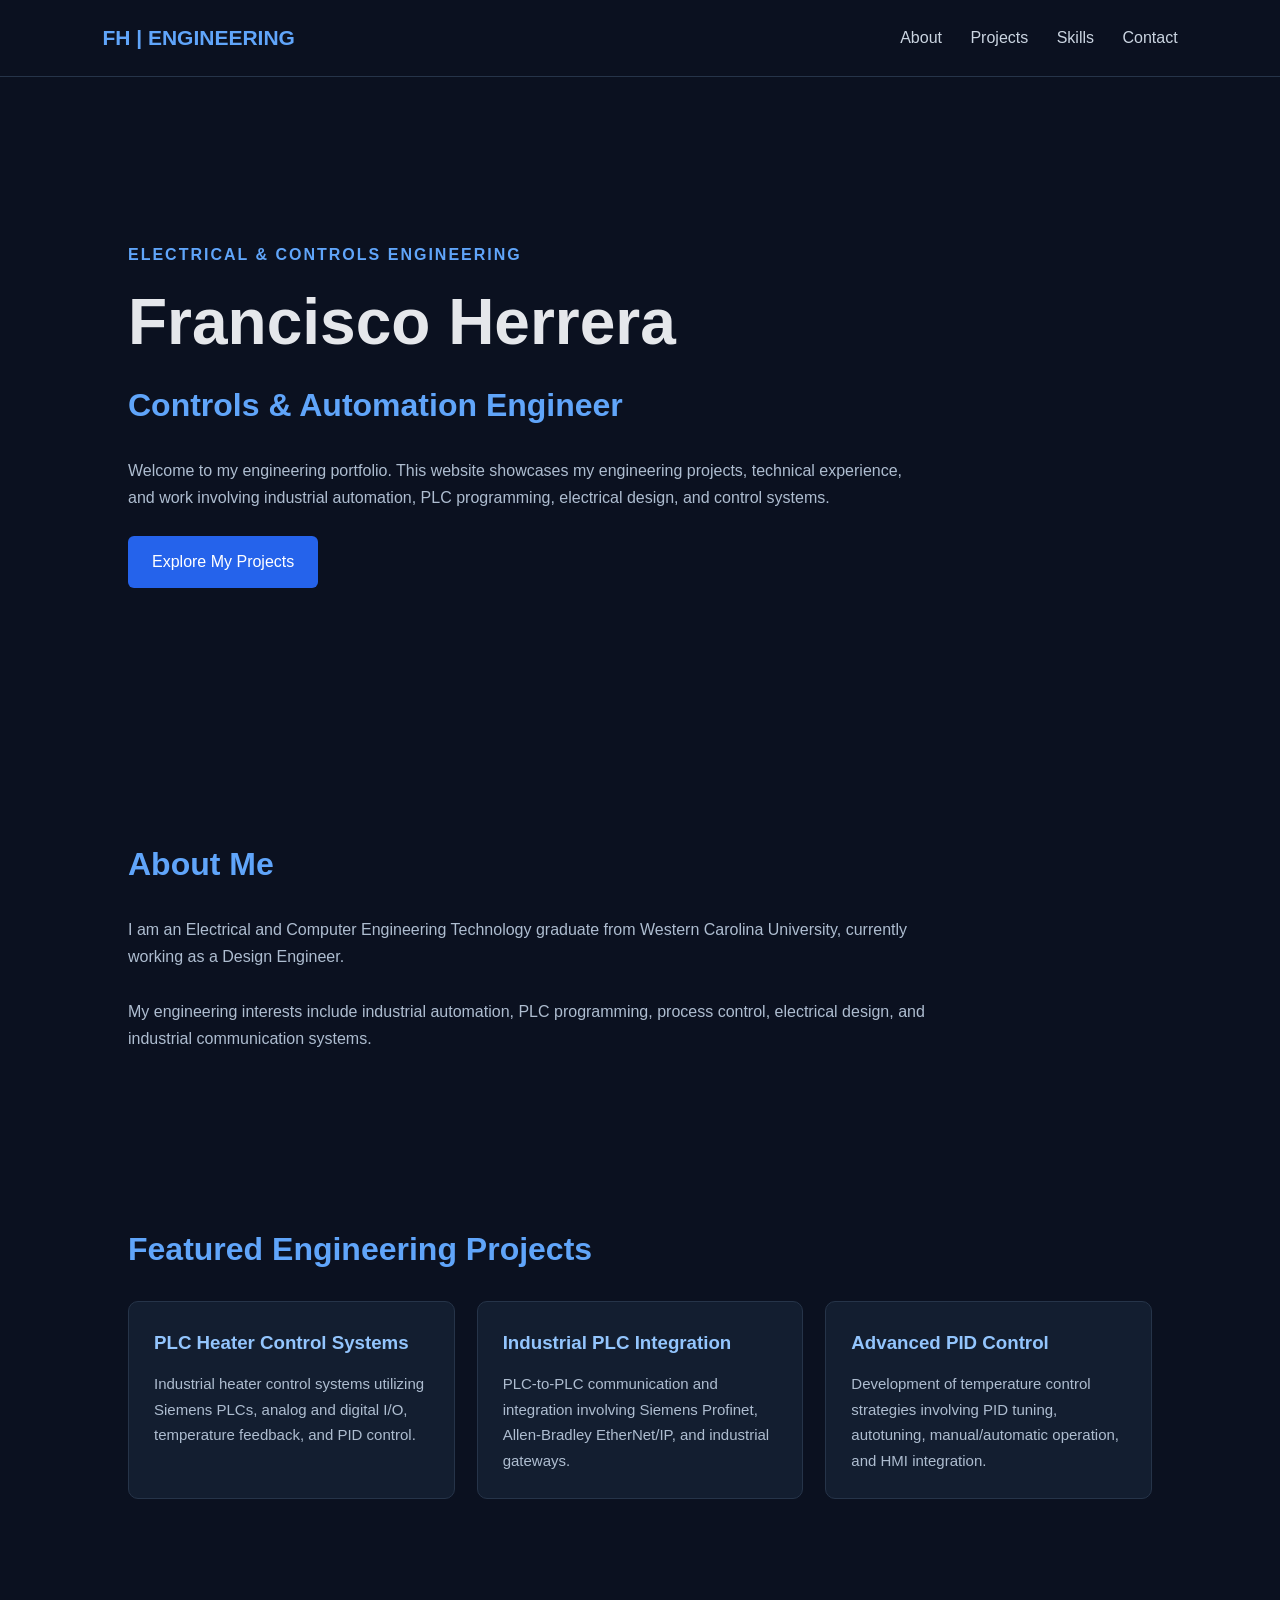
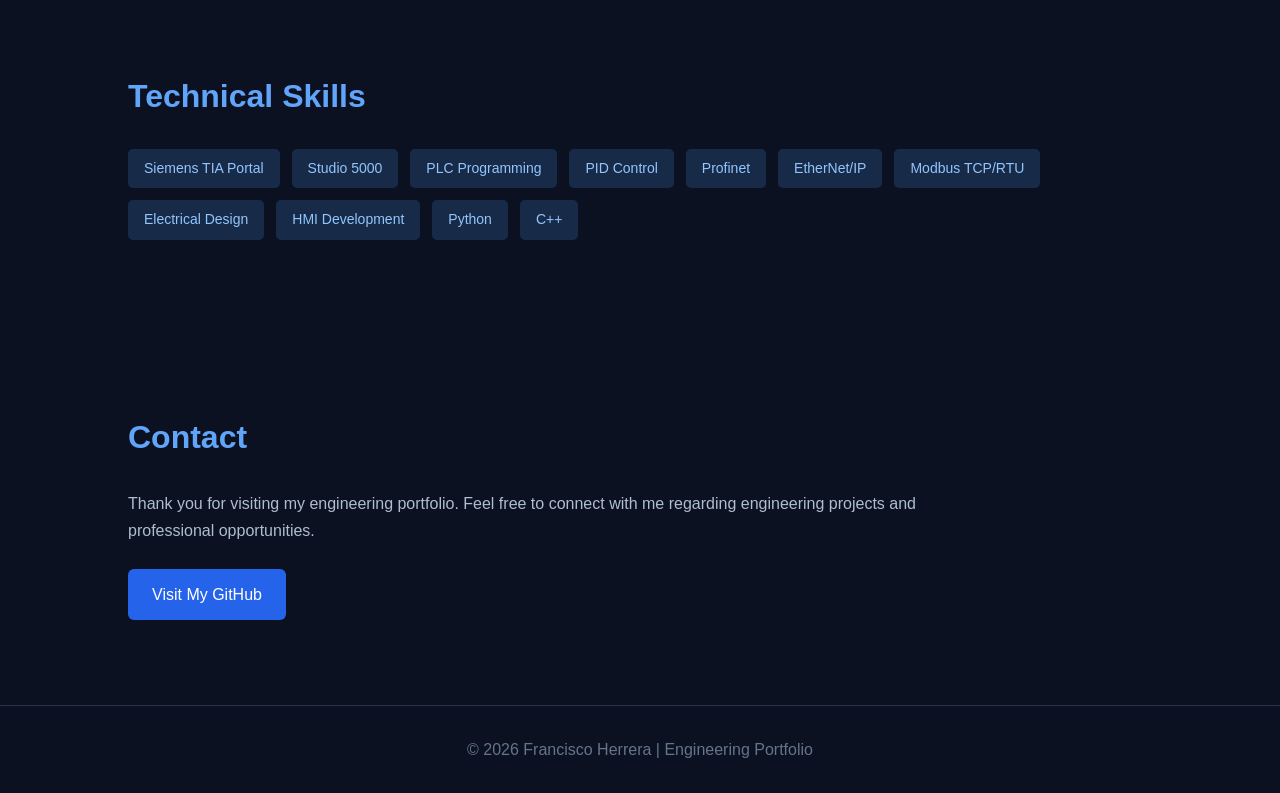
==== index.html @ 776b0690 "created webdiste created website" ====
<!DOCTYPE html>
<html lang="en">
<head>
<meta charset="UTF-8">
<meta name="viewport" content="width=device-width, initial-scale=1.0">
<title>Francisco Herrera | Engineering Portfolio</title>

<style>
* {
    margin: 0;
    padding: 0;
    box-sizing: border-box;
    scroll-behavior: smooth;
}

body {
    font-family: Arial, sans-serif;
    background: #0b1120;
    color: #e5e7eb;
    line-height: 1.7;
}

header {
    padding: 20px 8%;
    display: flex;
    justify-content: space-between;
    align-items: center;
    border-bottom: 1px solid #263449;
    position: sticky;
    top: 0;
    background: #0b1120;
    z-index: 10;
}

.logo {
    font-size: 21px;
    font-weight: bold;
    color: #60a5fa;
}

nav a {
    color: #cbd5e1;
    text-decoration: none;
    margin-left: 24px;
}

nav a:hover {
    color: #60a5fa;
}

section {
    padding: 85px 10%;
    scroll-margin-top: 75px;
}

.hero {
    min-height: 75vh;
    display: flex;
    flex-direction: column;
    justify-content: center;
}

.tag {
    color: #60a5fa;
    font-weight: bold;
    letter-spacing: 2px;
    text-transform: uppercase;
}

h1 {
    font-size: clamp(38px, 6vw, 64px);
    line-height: 1.15;
    margin: 18px 0;
}

h2 {
    font-size: 32px;
    margin-bottom: 25px;
    color: #60a5fa;
}

h3 {
    color: #93c5fd;
    margin-bottom: 12px;
}

p {
    color: #aebdd0;
    max-width: 800px;
}

.button {
    display: inline-block;
    margin-top: 25px;
    padding: 12px 24px;
    background: #2563eb;
    color: white;
    border-radius: 6px;
    text-decoration: none;
    width: fit-content;
}

.button:hover {
    background: #3b82f6;
}

.grid {
    display: grid;
    grid-template-columns: repeat(auto-fit, minmax(250px, 1fr));
    gap: 22px;
}

.card {
    background: #131e30;
    padding: 25px;
    border: 1px solid #263449;
    border-radius: 10px;
}

.card p {
    font-size: 15px;
}

.skills {
    display: flex;
    flex-wrap: wrap;
    gap: 12px;
}

.skill {
    background: #172b48;
    color: #93c5fd;
    padding: 8px 16px;
    border-radius: 5px;
    font-size: 14px;
}

footer {
    text-align: center;
    padding: 30px;
    border-top: 1px solid #263449;
    color: #64748b;
}

@media(max-width: 650px) {
    header {
        flex-direction: column;
        gap: 12px;
    }

    nav a {
        margin: 0 7px;
        font-size: 13px;
    }

    section {
        padding: 65px 7%;
    }
}
</style>
</head>

<body>

<header>
    <div class="logo">FH | ENGINEERING</div>
    <nav>
        <a href="#about">About</a>
        <a href="#projects">Projects</a>
        <a href="#skills">Skills</a>
        <a href="#contact">Contact</a>
    </nav>
</header>

<section class="hero">
    <span class="tag">Electrical & Controls Engineering</span>

    <h1>Francisco Herrera</h1>

    <h2>Controls & Automation Engineer</h2>

    <p>
        Welcome to my engineering portfolio. This website showcases
        my engineering projects, technical experience, and work
        involving industrial automation, PLC programming,
        electrical design, and control systems.
    </p>

    <a href="#projects" class="button">Explore My Projects</a>
</section>

<section id="about">
    <h2>About Me</h2>

    <p>
        I am an Electrical and Computer Engineering Technology
        graduate from Western Carolina University, currently
        working as a Design Engineer.
    </p>
    <br>
    <p>
        My engineering interests include industrial automation,
        PLC programming, process control, electrical design,
        and industrial communication systems.
    </p>
</section>

<section id="projects">
    <h2>Featured Engineering Projects</h2>

    <div class="grid">

        <div class="card">
            <h3>PLC Heater Control Systems</h3>
            <p>
                Industrial heater control systems utilizing
                Siemens PLCs, analog and digital I/O,
                temperature feedback, and PID control.
            </p>
        </div>

        <div class="card">
            <h3>Industrial PLC Integration</h3>
            <p>
                PLC-to-PLC communication and integration
                involving Siemens Profinet, Allen-Bradley
                EtherNet/IP, and industrial gateways.
            </p>
        </div>

        <div class="card">
            <h3>Advanced PID Control</h3>
            <p>
                Development of temperature control strategies
                involving PID tuning, autotuning,
                manual/automatic operation, and HMI integration.
            </p>
        </div>

    </div>
</section>

<section id="skills">
    <h2>Technical Skills</h2>

    <div class="skills">
        <span class="skill">Siemens TIA Portal</span>
        <span class="skill">Studio 5000</span>
        <span class="skill">PLC Programming</span>
        <span class="skill">PID Control</span>
        <span class="skill">Profinet</span>
        <span class="skill">EtherNet/IP</span>
        <span class="skill">Modbus TCP/RTU</span>
        <span class="skill">Electrical Design</span>
        <span class="skill">HMI Development</span>
        <span class="skill">Python</span>
        <span class="skill">C++</span>
    </div>
</section>

<section id="contact">
    <h2>Contact</h2>

    <p>
        Thank you for visiting my engineering portfolio.
        Feel free to connect with me regarding engineering
        projects and professional opportunities.
    </p>

    <a href="https://github.com/franciscoherrera1"
       class="button" target="_blank">
       Visit My GitHub
    </a>
</section>

<footer>
    © 2026 Francisco Herrera | Engineering Portfolio
</footer>

</body>
</html>
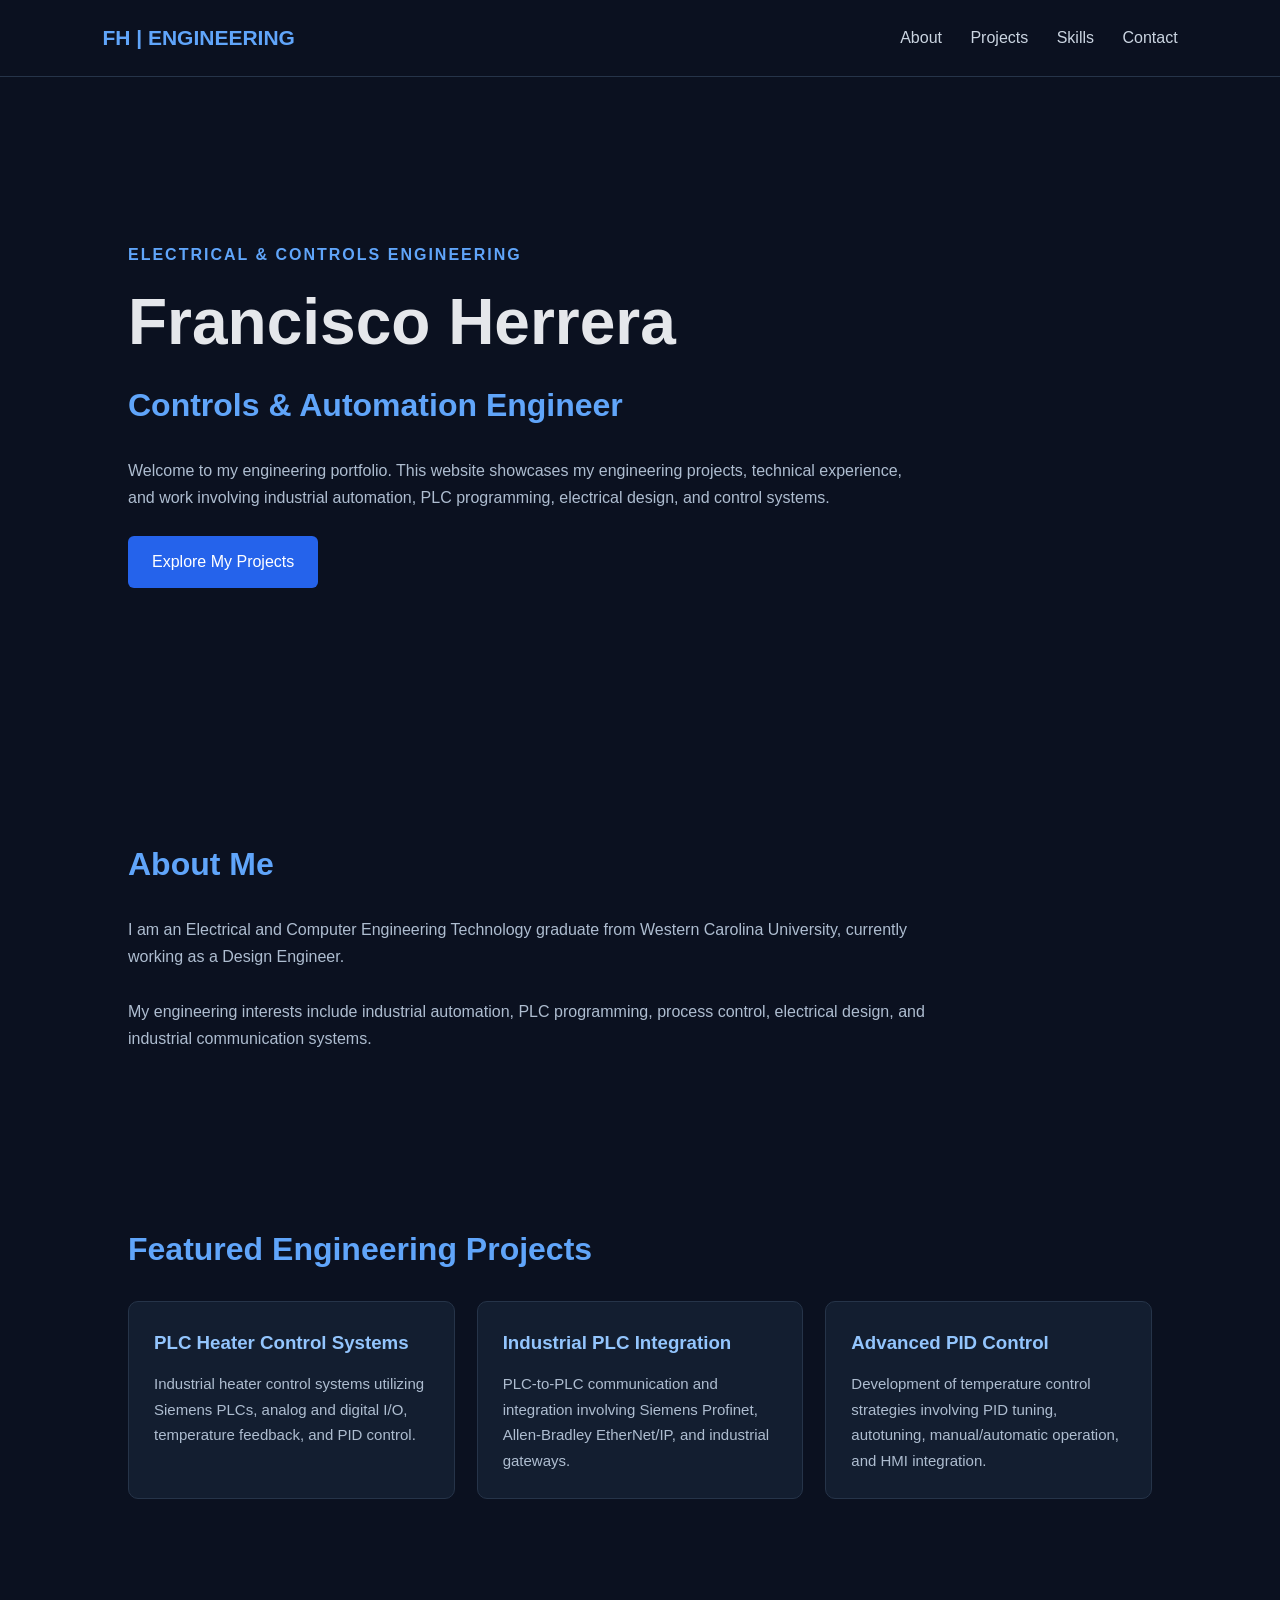
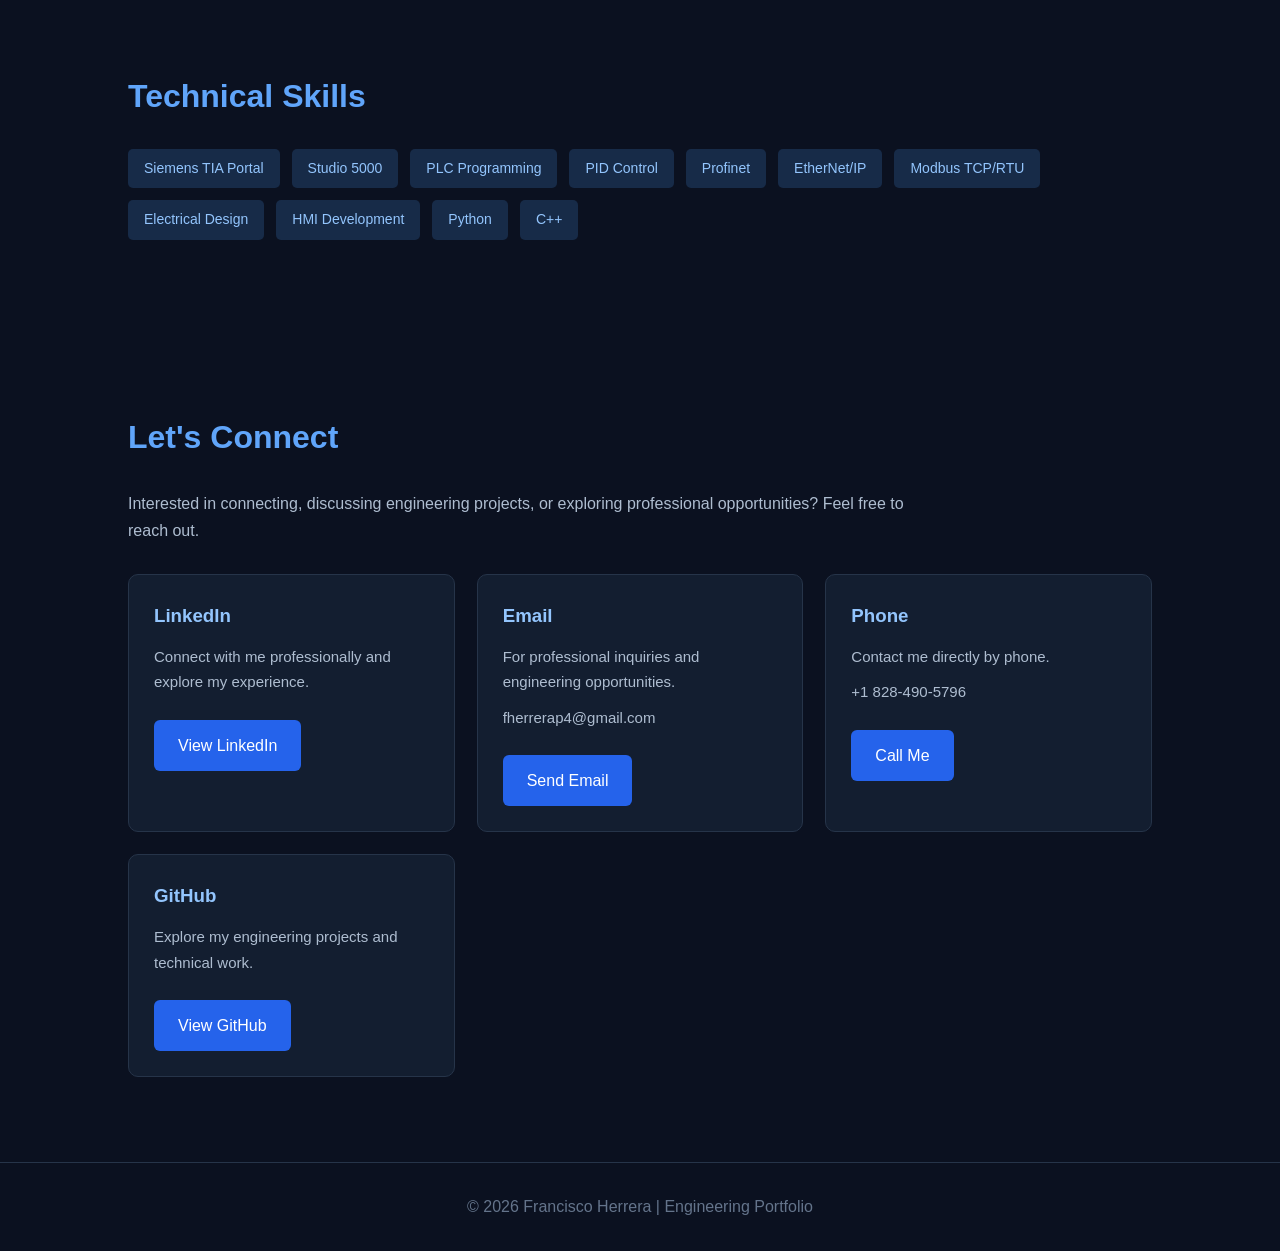
==== commit 33f88885: "updated contact info" ====
--- a/index.html
+++ b/index.html
@@ -259,20 +259,77 @@
     </div>
 </section>
 
+
 <section id="contact">
-    <h2>Contact</h2>
+    <h2>Let's Connect</h2>
 
     <p>
-        Thank you for visiting my engineering portfolio.
-        Feel free to connect with me regarding engineering
-        projects and professional opportunities.
+        Interested in connecting, discussing engineering projects,
+        or exploring professional opportunities?
+        Feel free to reach out.
     </p>
 
-    <a href="https://github.com/franciscoherrera1"
-       class="button" target="_blank">
-       Visit My GitHub
-    </a>
-</section>
+    <div class="grid" style="margin-top:30px;">
+
+        <!-- LinkedIn -->
+        <div class="card">
+            <h3>LinkedIn</h3>
+            <p>Connect with me professionally and explore my experience.</p>
+
+            <a class="button"
+               href="https://www.linkedin.com/in/fherrerapalomo10"
+               target="_blank"
+               rel="noopener noreferrer">
+                View LinkedIn
+            </a>
+        </div>
+
+        <!-- Email -->
+        <div class="card">
+            <h3>Email</h3>
+            <p>For professional inquiries and engineering opportunities.</p>
+
+            <p style="margin-top:10px;">
+                fherrerap4@gmail.com
+            </p>
+
+            <a class="button"
+               href="mailto:fherrerap4@gmail.com">
+                Send Email
+            </a>
+        </div>
+
+        <!-- Phone -->
+        <div class="card">
+            <h3>Phone</h3>
+            <p>Contact me directly by phone.</p>
+
+            <p style="margin-top:10px;">
+                +1 828-490-5796
+            </p>
+
+            <a class="button"
+               href="tel:+18284905796">
+                Call Me
+            </a>
+        </div>
+
+        <!-- GitHub -->
+        <div class="card">
+            <h3>GitHub</h3>
+            <p>Explore my engineering projects and technical work.</p>
+
+            <a class="button"
+               href="https://github.com/franciscoherrera1"
+               target="_blank"
+               rel="noopener noreferrer">
+                View GitHub
+            </a>
+        </div>
+
+    </div>
+</section>
+
 
 <footer>
     © 2026 Francisco Herrera | Engineering Portfolio
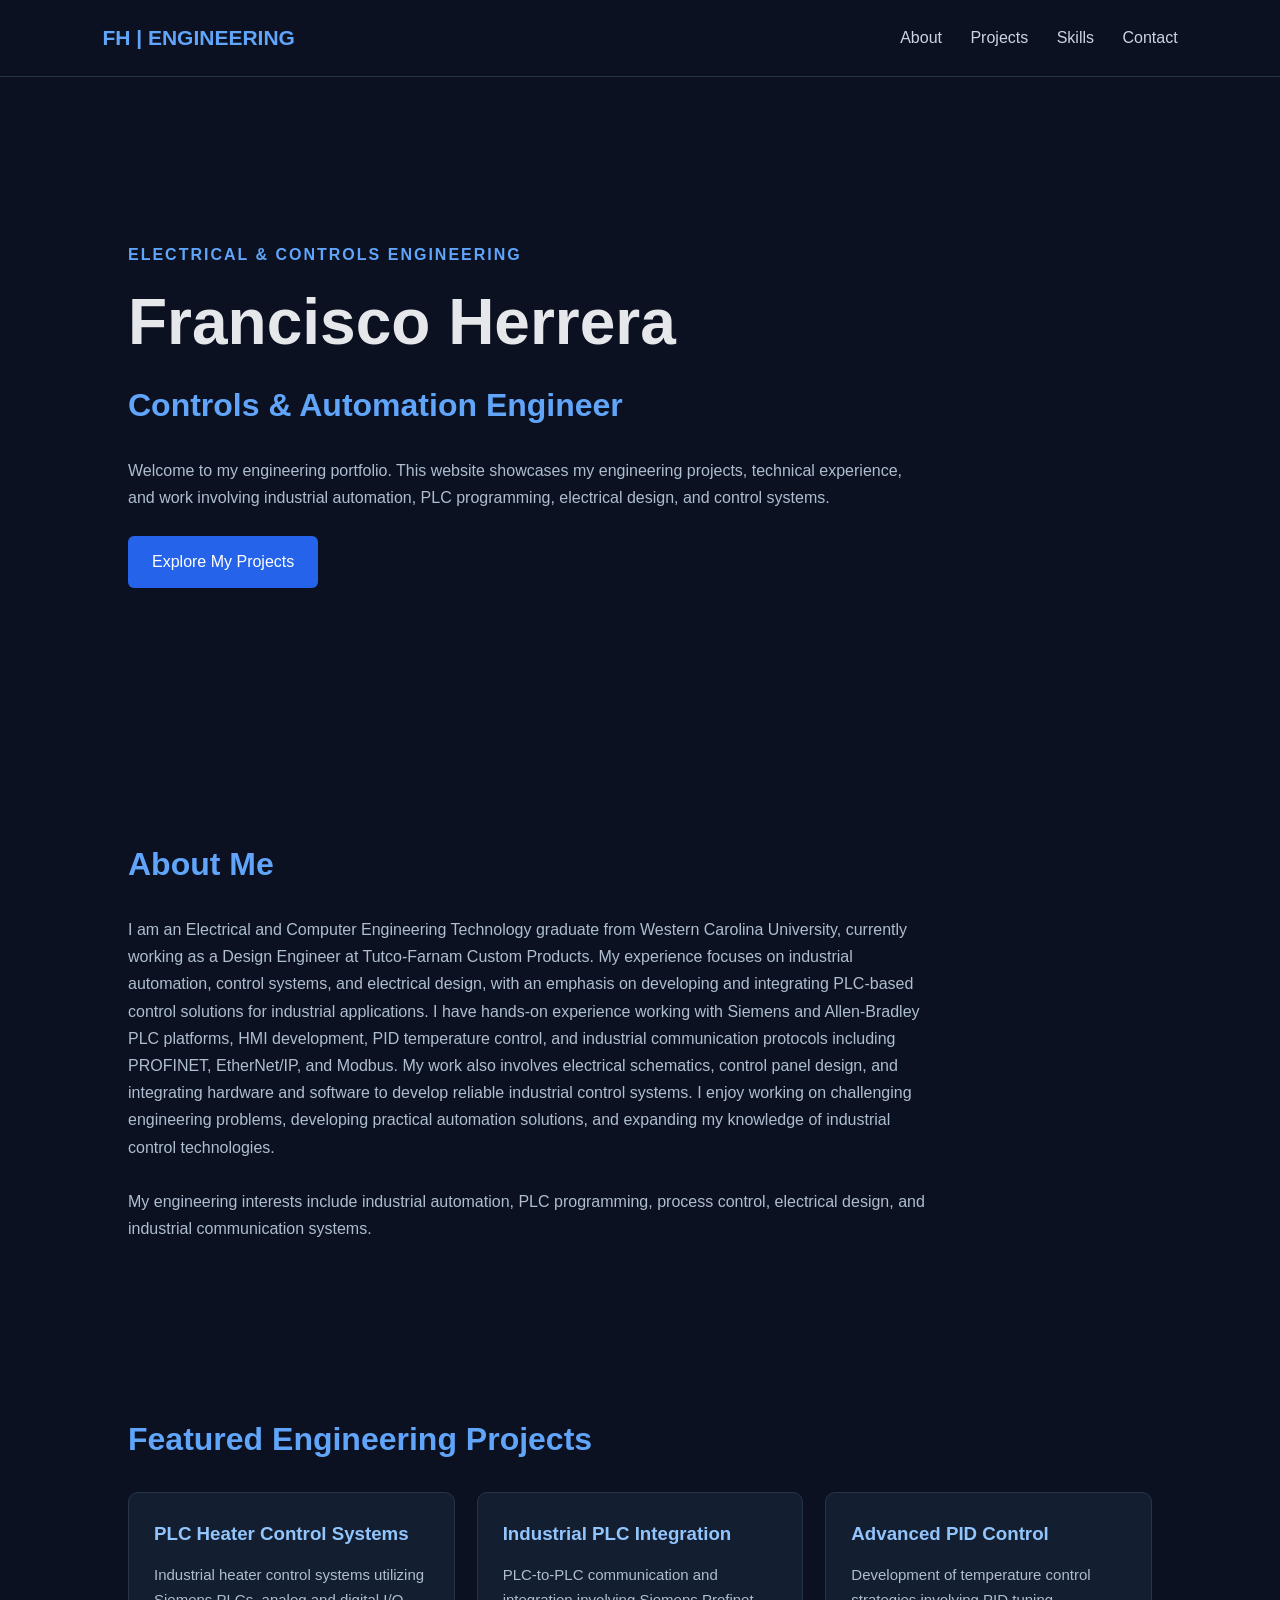
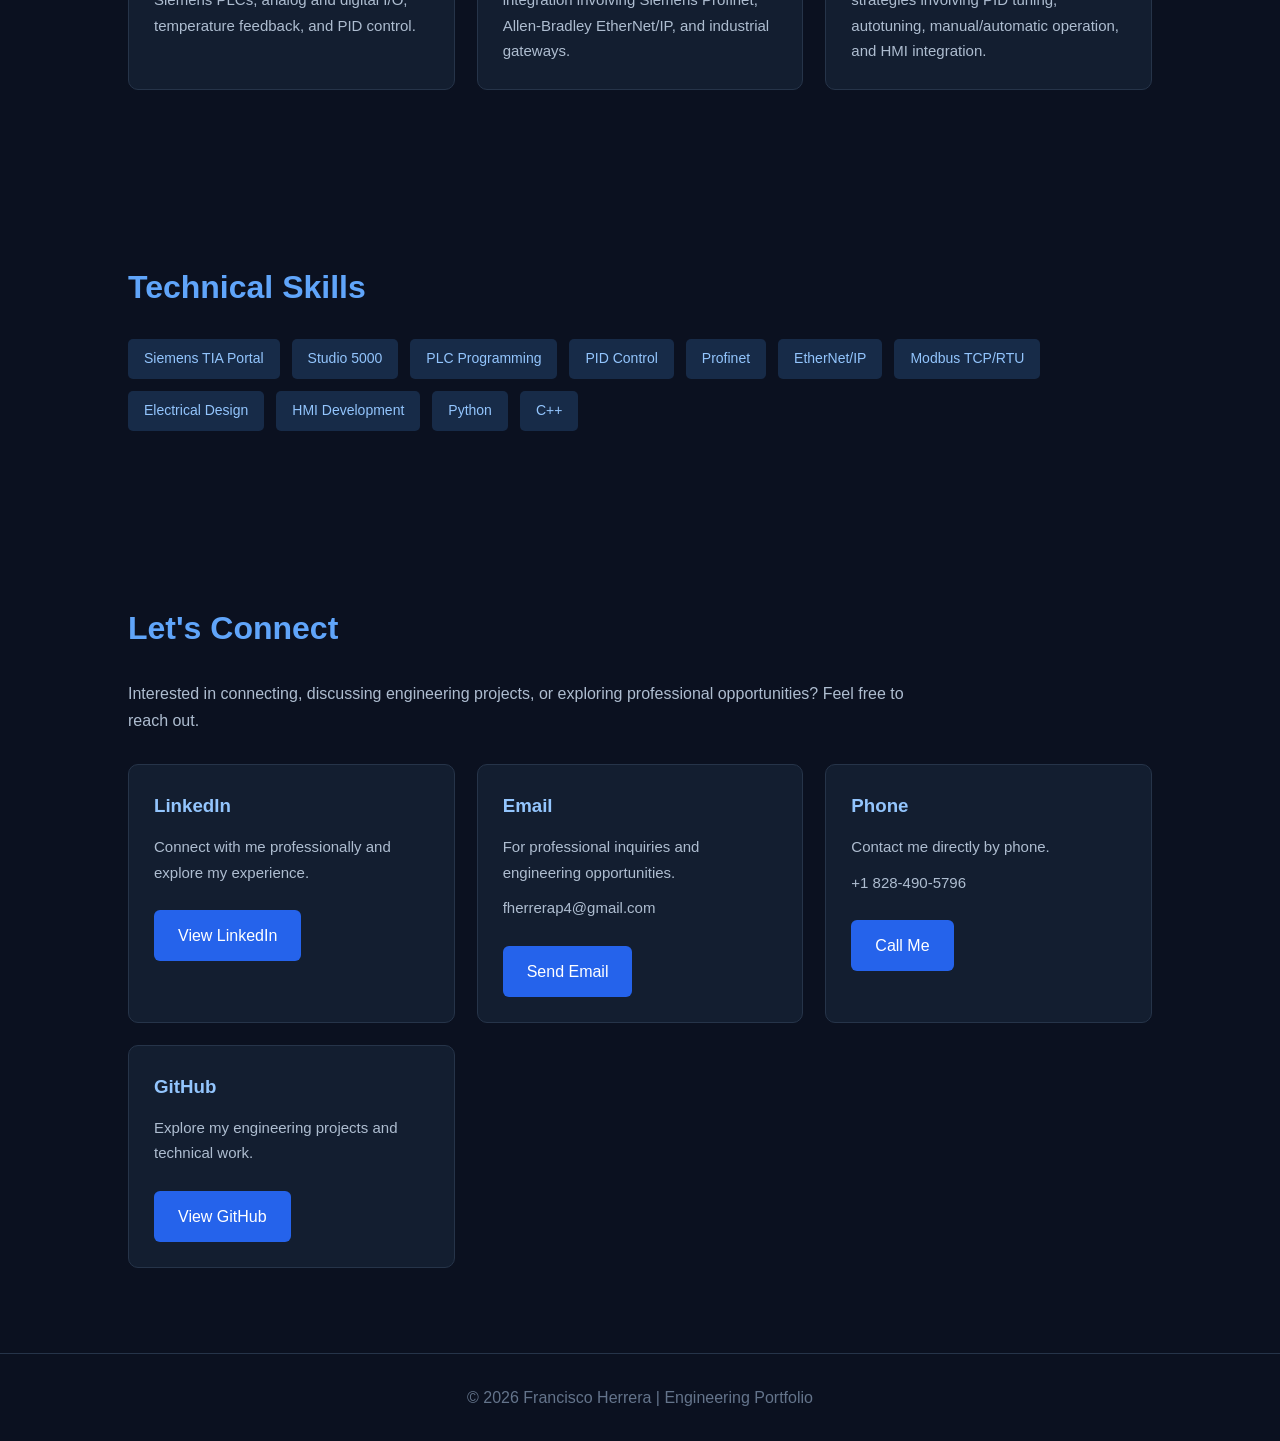
==== commit bbdb3e88: "updated about me" ====
--- a/index.html
+++ b/index.html
@@ -194,9 +194,11 @@
     <h2>About Me</h2>
 
     <p>
-        I am an Electrical and Computer Engineering Technology
-        graduate from Western Carolina University, currently
-        working as a Design Engineer.
+        I am an Electrical and Computer Engineering Technology graduate from Western Carolina University, currently working as a Design Engineer at Tutco-Farnam Custom Products.
+        My experience focuses on industrial automation, control systems, and electrical design, with an emphasis on developing and integrating PLC-based control solutions for industrial applications.
+        I have hands-on experience working with Siemens and Allen-Bradley PLC platforms, HMI development, PID temperature control, and industrial communication protocols including PROFINET, EtherNet/IP, and Modbus. My work also involves electrical schematics, control panel design, and integrating hardware and software to develop reliable industrial control systems.
+        I enjoy working on challenging engineering problems, developing practical automation solutions, and expanding my knowledge of industrial control technologies.
+    
     </p>
     <br>
     <p>
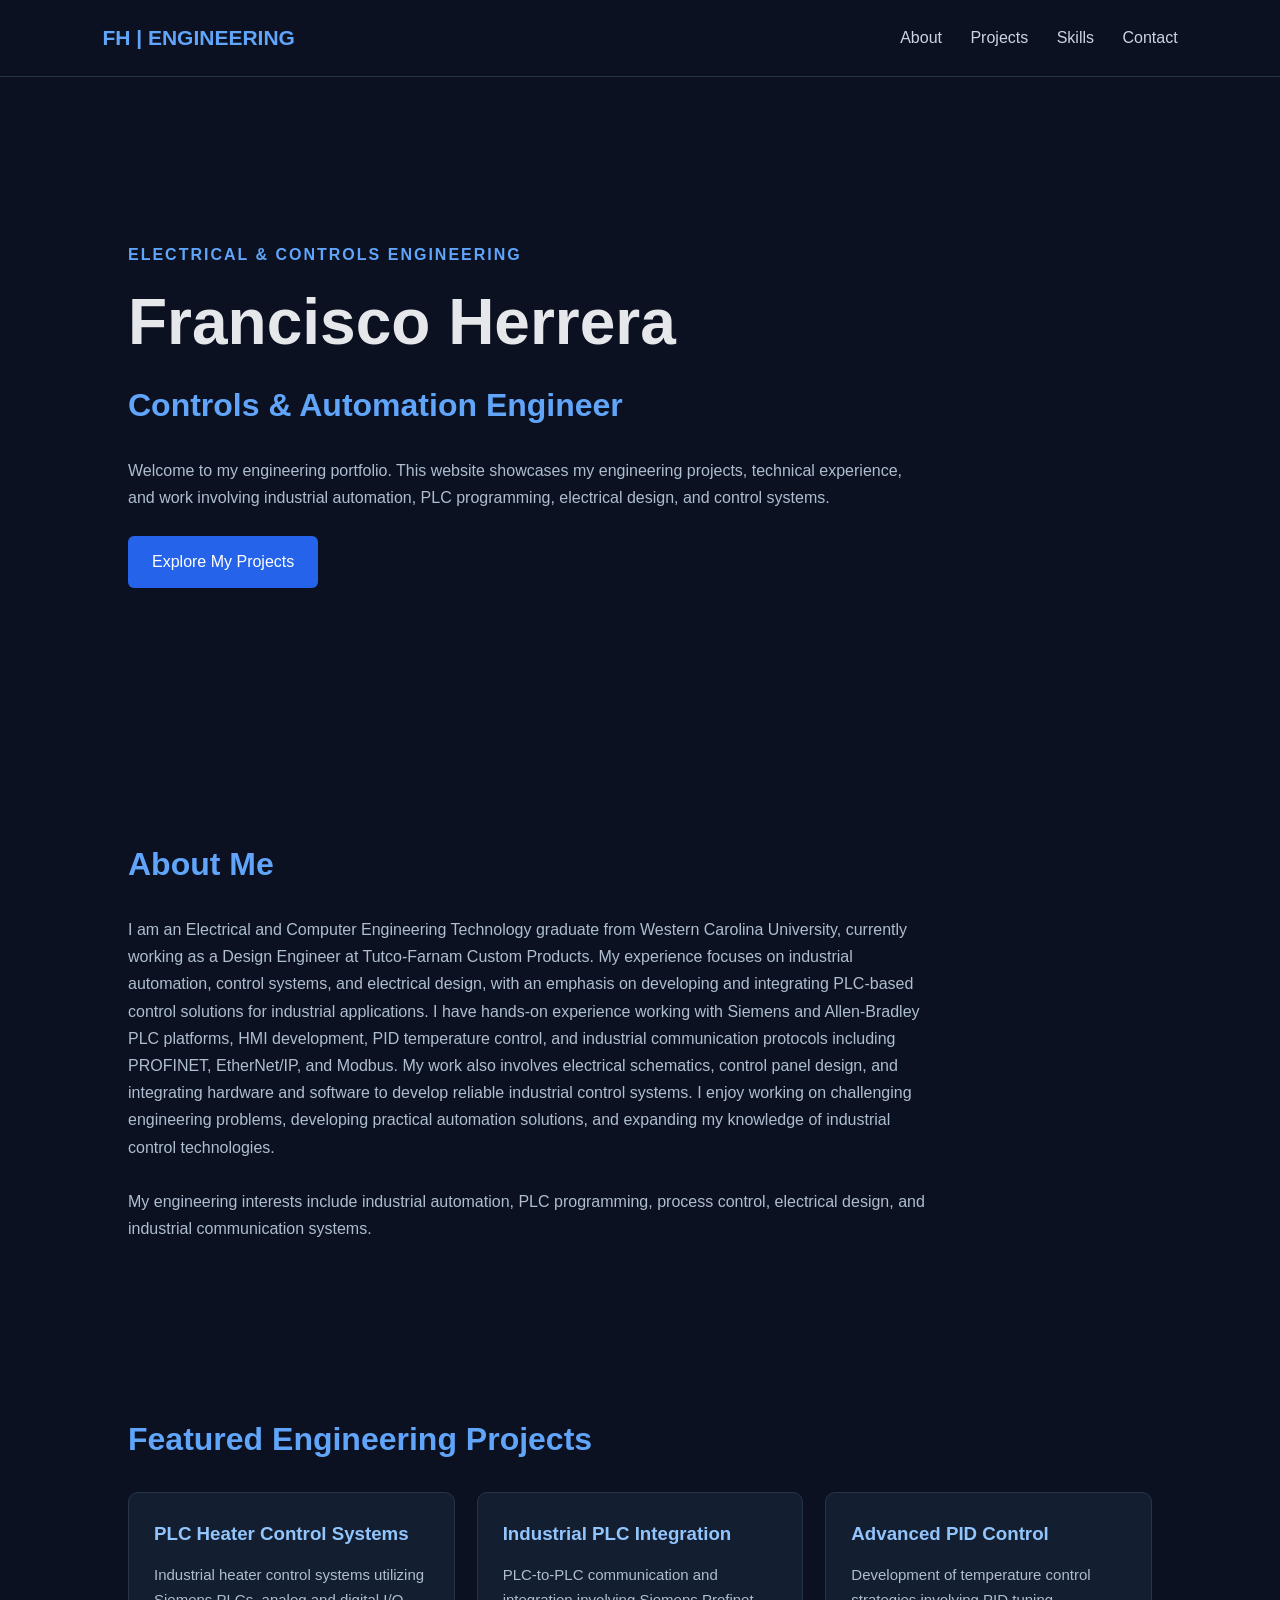
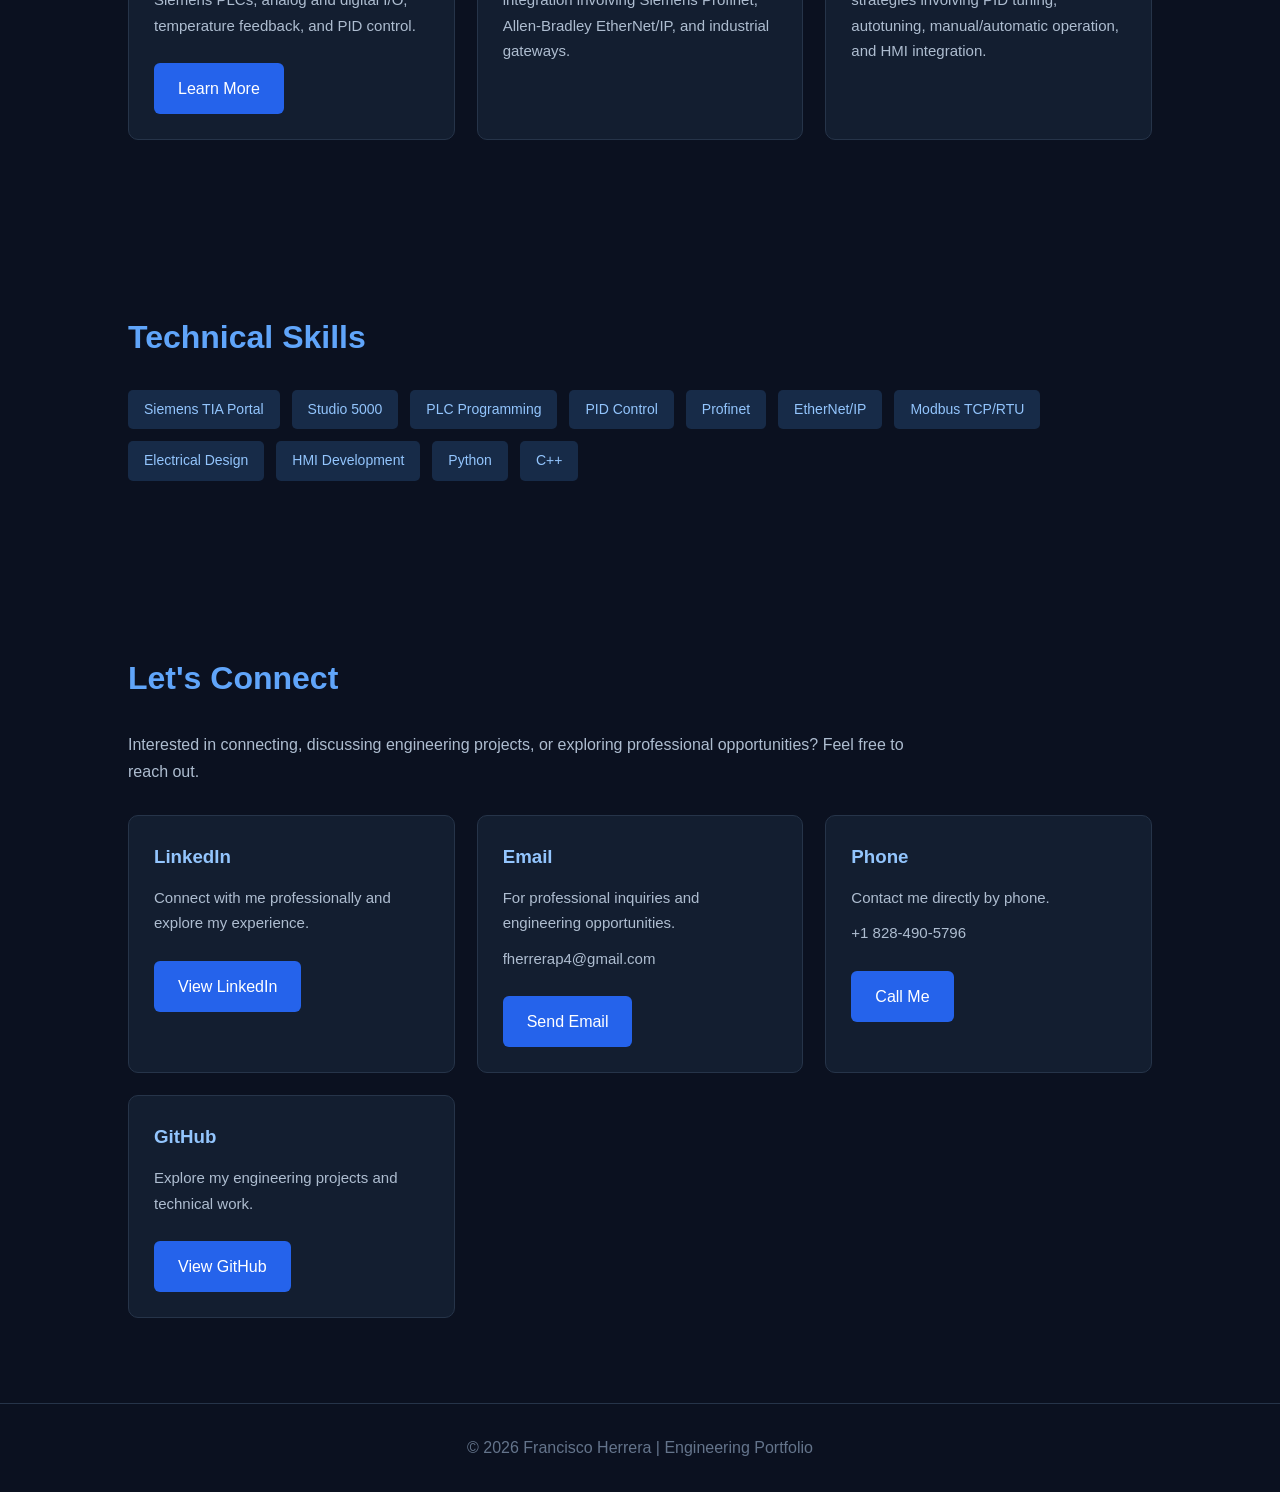
==== commit b478c7d5: "added project link 1" ====
--- a/index.html
+++ b/index.html
@@ -220,6 +220,9 @@
                 Siemens PLCs, analog and digital I/O,
                 temperature feedback, and PID control.
             </p>
+            <a href="projects/plc-heater-control.html" class="button">
+            Learn More
+            </a>
         </div>
 
         <div class="card">
